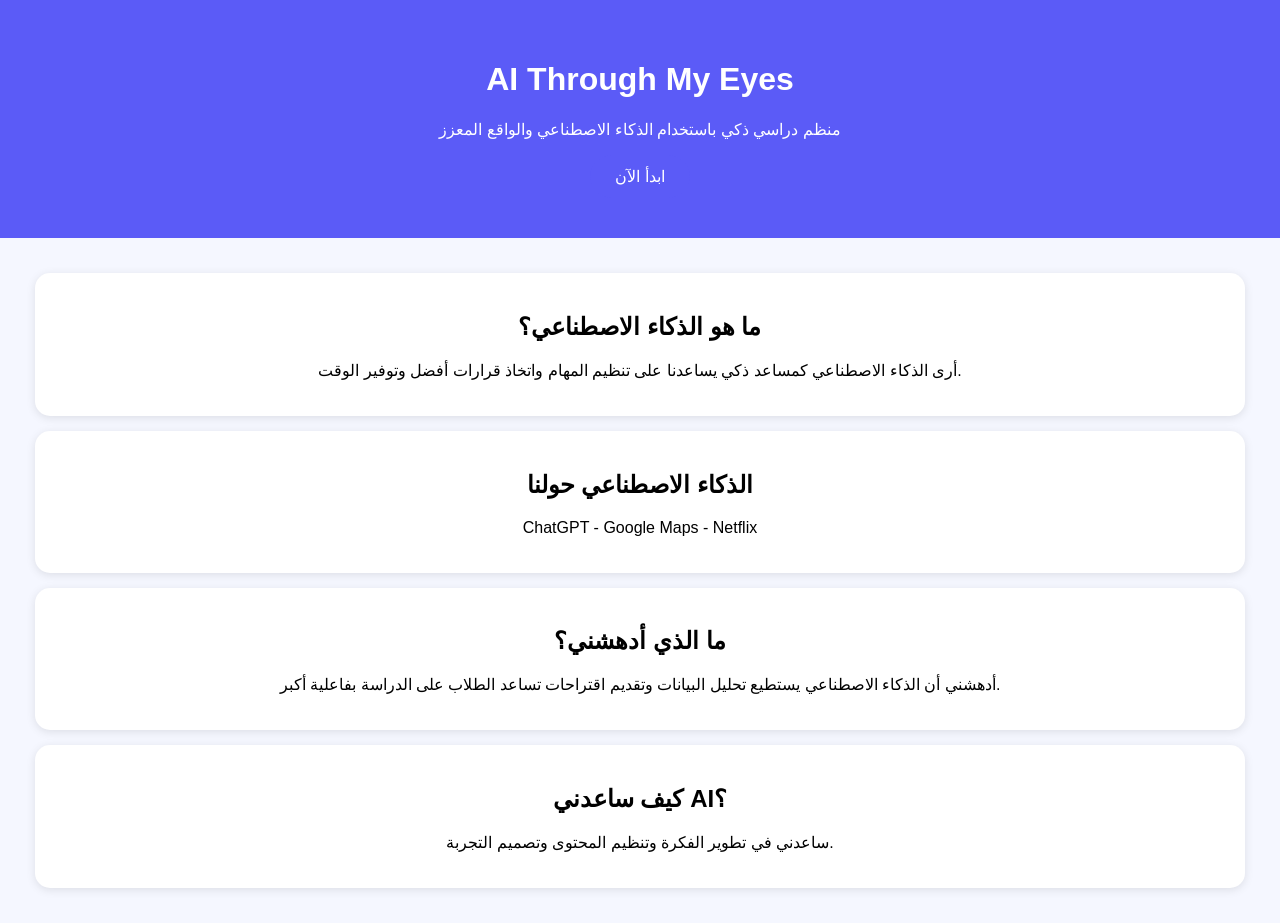
==== index.html @ e9724aa4 "Update index.html" ====
<!DOCTYPE html>
<html lang="ar">
<head>
<meta charset="UTF-8">
<meta name="viewport" content="width=device-width, initial-scale=1.0">

<title>AI Through My Eyes</title>

<style>
body{
font-family:Arial,sans-serif;
margin:0;
background:#f5f7ff;
text-align:center;
}

header{
background:#5b5bf7;
color:white;
padding:40px 20px;
}

img{
width:90%;
max-width:400px;
border-radius:20px;
margin:20px auto;
display:block;
}

section{
padding:20px;
}

.card{
background:white;
margin:15px;
padding:20px;
border-radius:15px;
box-shadow:0 2px 10px rgba(0,0,0,0.1);
}

button{
background:#5b5bf7;
color:white;
border:none;
padding:12px 25px;
border-radius:25px;
font-size:16px;
}
</style>

</head>

<body>

<header>
<h1>AI Through My Eyes</h1>
<p>منظم دراسي ذكي باستخدام الذكاء الاصطناعي والواقع المعزز</p>
<button>ابدأ الآن</button>
</header>

<section>

<div class="card">
<h2>ما هو الذكاء الاصطناعي؟</h2>
<p>
أرى الذكاء الاصطناعي كمساعد ذكي يساعدنا على تنظيم المهام
واتخاذ قرارات أفضل وتوفير الوقت.
</p>
</div>

<div class="card">
<h2>الذكاء الاصطناعي حولنا</h2>
<p>ChatGPT - Google Maps - Netflix</p>
</div>

<div class="card">
<h2>ما الذي أدهشني؟</h2>
<p>
أدهشني أن الذكاء الاصطناعي يستطيع تحليل البيانات
وتقديم اقتراحات تساعد الطلاب على الدراسة بفاعلية أكبر.
</p>
</div>

<div class="card">
<h2>كيف ساعدني AI؟</h2>
<p>
ساعدني في تطوير الفكرة وتنظيم المحتوى وتصميم التجربة.
</p>
</div>

</section>

</body>
</html>
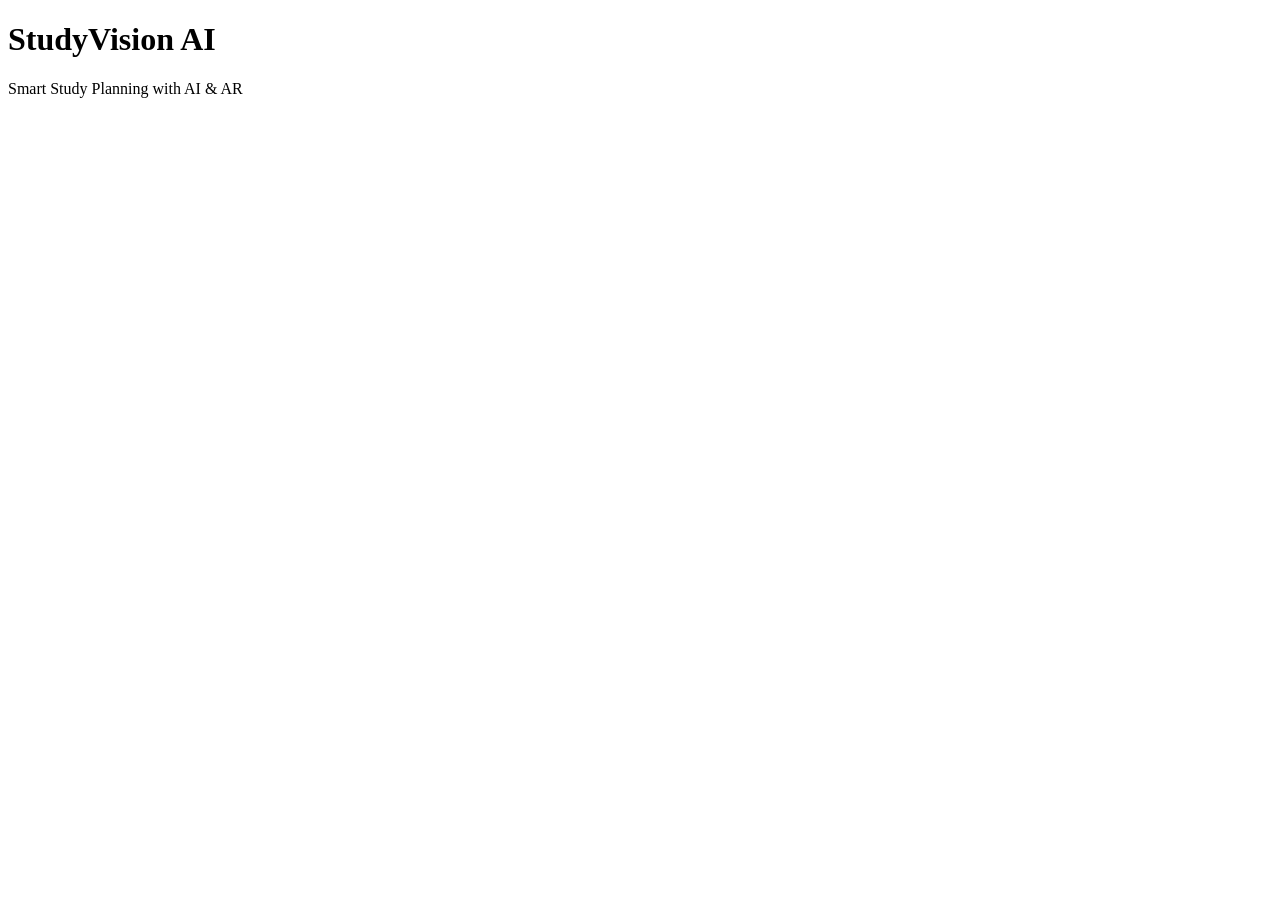
==== commit cd2bd821: "Update index.html" ====
--- a/index.html
+++ b/index.html
@@ -1,96 +1,15 @@
 <!DOCTYPE html>
-<html lang="ar">
+<html lang="en">
 <head>
-<meta charset="UTF-8">
-<meta name="viewport" content="width=device-width, initial-scale=1.0">
-
-<title>AI Through My Eyes</title>
-
-<style>
-body{
-font-family:Arial,sans-serif;
-margin:0;
-background:#f5f7ff;
-text-align:center;
-}
-
-header{
-background:#5b5bf7;
-color:white;
-padding:40px 20px;
-}
-
-img{
-width:90%;
-max-width:400px;
-border-radius:20px;
-margin:20px auto;
-display:block;
-}
-
-section{
-padding:20px;
-}
-
-.card{
-background:white;
-margin:15px;
-padding:20px;
-border-radius:15px;
-box-shadow:0 2px 10px rgba(0,0,0,0.1);
-}
-
-button{
-background:#5b5bf7;
-color:white;
-border:none;
-padding:12px 25px;
-border-radius:25px;
-font-size:16px;
-}
-</style>
-
+  <meta charset="UTF-8">
+  <meta name="viewport" content="width=device-width, initial-scale=1.0">
+  <title>StudyVision AI</title>
+  <link rel="stylesheet" href="style.css">
 </head>
-
 <body>
 
-<header>
-<h1>AI Through My Eyes</h1>
-<p>منظم دراسي ذكي باستخدام الذكاء الاصطناعي والواقع المعزز</p>
-<button>ابدأ الآن</button>
-</header>
-
-<section>
-
-<div class="card">
-<h2>ما هو الذكاء الاصطناعي؟</h2>
-<p>
-أرى الذكاء الاصطناعي كمساعد ذكي يساعدنا على تنظيم المهام
-واتخاذ قرارات أفضل وتوفير الوقت.
-</p>
-</div>
-
-<div class="card">
-<h2>الذكاء الاصطناعي حولنا</h2>
-<p>ChatGPT - Google Maps - Netflix</p>
-</div>
-
-<div class="card">
-<h2>ما الذي أدهشني؟</h2>
-<p>
-أدهشني أن الذكاء الاصطناعي يستطيع تحليل البيانات
-وتقديم اقتراحات تساعد الطلاب على الدراسة بفاعلية أكبر.
-</p>
-</div>
-
-<div class="card">
-<h2>كيف ساعدني AI؟</h2>
-<p>
-ساعدني في تطوير الفكرة وتنظيم المحتوى وتصميم التجربة.
-</p>
-</div>
-
-</section>
+  <h1>StudyVision AI</h1>
+  <p>Smart Study Planning with AI & AR</p>
 
 </body>
 </html>
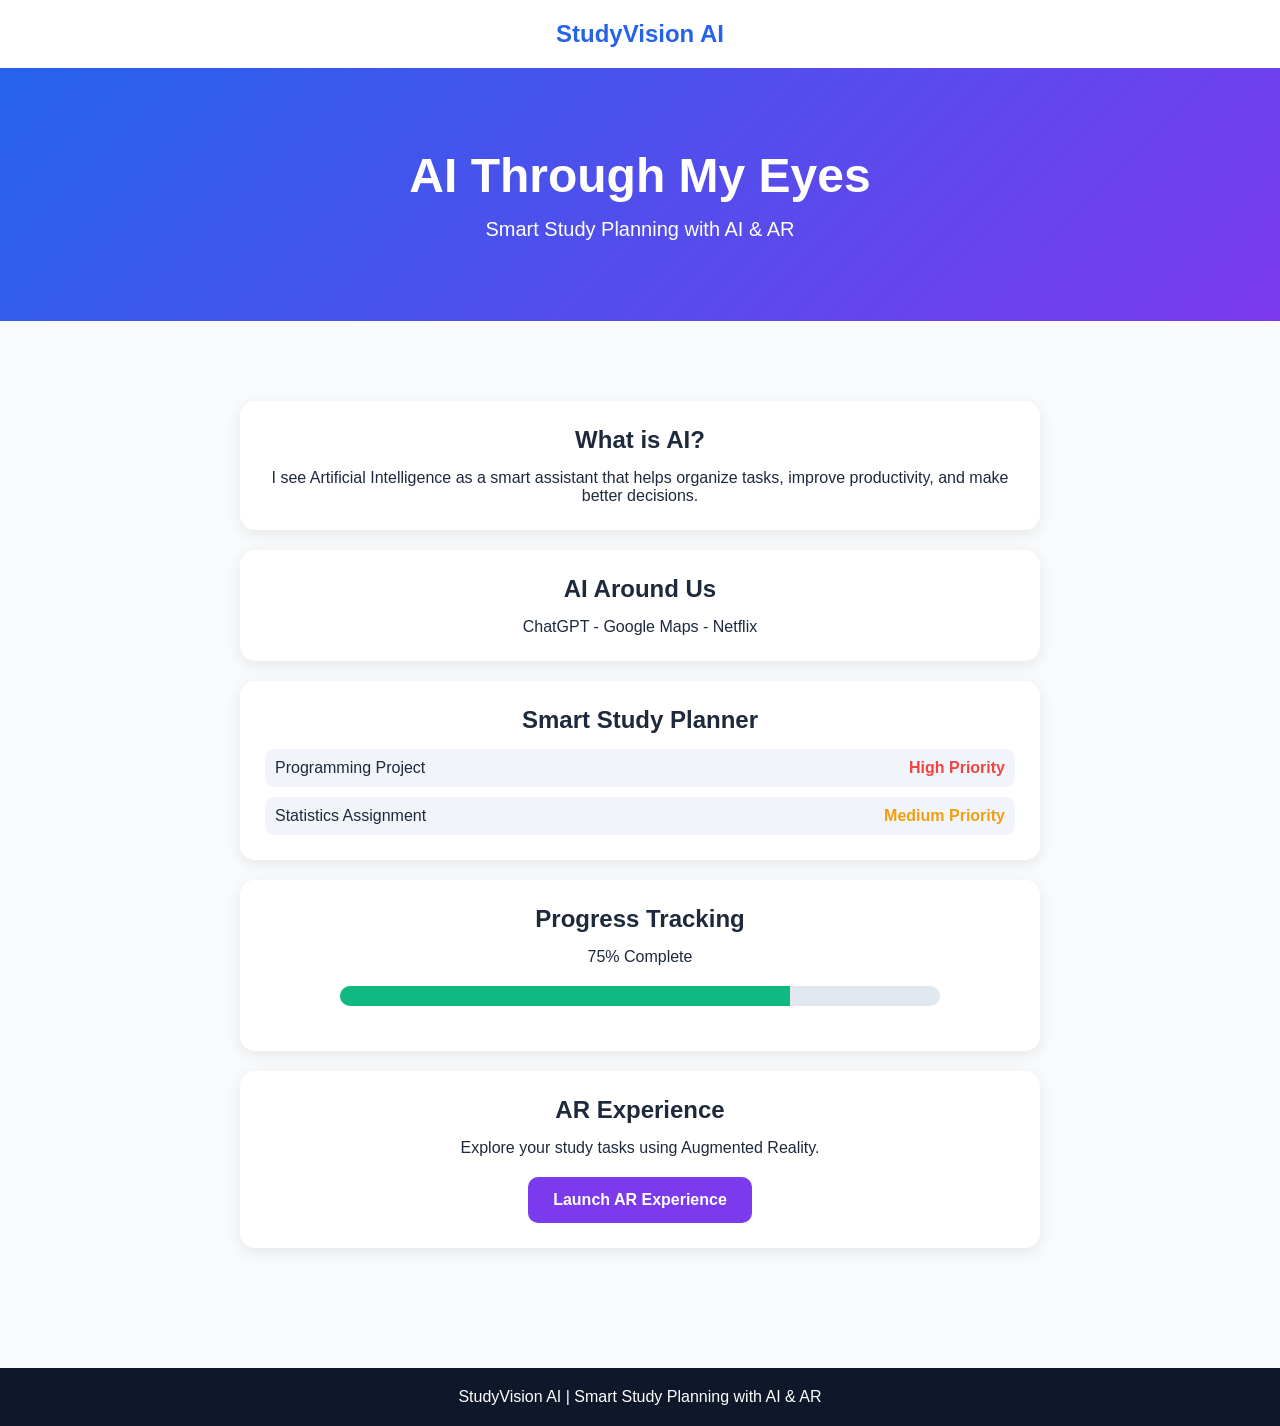
==== commit ad093bc0: "Update index.html" ====
--- a/index.html
+++ b/index.html
@@ -1,15 +1,196 @@
 <!DOCTYPE html>
 <html lang="en">
 <head>
-  <meta charset="UTF-8">
-  <meta name="viewport" content="width=device-width, initial-scale=1.0">
-  <title>StudyVision AI</title>
-  <link rel="stylesheet" href="style.css">
+<meta charset="UTF-8">
+<meta name="viewport" content="width=device-width, initial-scale=1.0">
+<title>StudyVision AI</title>
+
+<style>
+*{
+margin:0;
+padding:0;
+box-sizing:border-box;
+font-family:Arial,sans-serif;
+}
+
+body{
+background:#f8fafc;
+color:#1e293b;
+}
+
+nav{
+display:flex;
+justify-content:center;
+padding:20px;
+background:white;
+box-shadow:0 2px 10px rgba(0,0,0,.08);
+}
+
+.logo{
+font-size:24px;
+font-weight:bold;
+color:#2563eb;
+}
+
+.hero{
+text-align:center;
+padding:80px 20px;
+background:linear-gradient(135deg,#2563eb,#7c3aed);
+color:white;
+}
+
+.hero h1{
+font-size:48px;
+margin-bottom:15px;
+}
+
+.hero p{
+font-size:20px;
+}
+
+.section{
+padding:60px 20px;
+text-align:center;
+}
+
+.card{
+background:white;
+padding:25px;
+margin:20px auto;
+max-width:800px;
+border-radius:15px;
+box-shadow:0 4px 15px rgba(0,0,0,.08);
+}
+
+.card h2{
+margin-bottom:15px;
+}
+
+.task{
+display:flex;
+justify-content:space-between;
+padding:10px;
+margin-top:10px;
+background:#f1f5f9;
+border-radius:10px;
+}
+
+.high{
+color:#ef4444;
+font-weight:bold;
+}
+
+.medium{
+color:#f59e0b;
+font-weight:bold;
+}
+
+.progress{
+width:80%;
+height:20px;
+background:#e2e8f0;
+margin:20px auto;
+border-radius:20px;
+overflow:hidden;
+}
+
+.fill{
+width:75%;
+height:100%;
+background:#10b981;
+}
+
+.btn{
+display:inline-block;
+margin-top:20px;
+padding:14px 25px;
+background:#7c3aed;
+color:white;
+text-decoration:none;
+border-radius:10px;
+font-weight:bold;
+}
+
+footer{
+background:#0f172a;
+color:white;
+padding:20px;
+text-align:center;
+margin-top:40px;
+}
+</style>
 </head>
+
 <body>
 
-  <h1>StudyVision AI</h1>
-  <p>Smart Study Planning with AI & AR</p>
+<nav>
+<div class="logo">StudyVision AI</div>
+</nav>
+
+<section class="hero">
+<h1>AI Through My Eyes</h1>
+<p>Smart Study Planning with AI & AR</p>
+</section>
+
+<section class="section">
+
+<div class="card">
+<h2>What is AI?</h2>
+<p>
+I see Artificial Intelligence as a smart assistant that helps organize tasks,
+improve productivity, and make better decisions.
+</p>
+</div>
+
+<div class="card">
+<h2>AI Around Us</h2>
+<p>ChatGPT - Google Maps - Netflix</p>
+</div>
+
+<div class="card">
+<h2>Smart Study Planner</h2>
+
+<div class="task">
+<span>Programming Project</span>
+<span class="high">High Priority</span>
+</div>
+
+<div class="task">
+<span>Statistics Assignment</span>
+<span class="medium">Medium Priority</span>
+</div>
+
+</div>
+
+<div class="card">
+<h2>Progress Tracking</h2>
+
+<p>75% Complete</p>
+
+<div class="progress">
+<div class="fill"></div>
+</div>
+
+</div>
+
+<div class="card">
+<h2>AR Experience</h2>
+
+<p>
+Explore your study tasks using Augmented Reality.
+</p>
+
+<a href="ar.html" class="btn">
+Launch AR Experience
+</a>
+
+</div>
+
+</section>
+
+<footer>
+StudyVision AI | Smart Study Planning with AI & AR
+</footer>
 
 </body>
 </html>
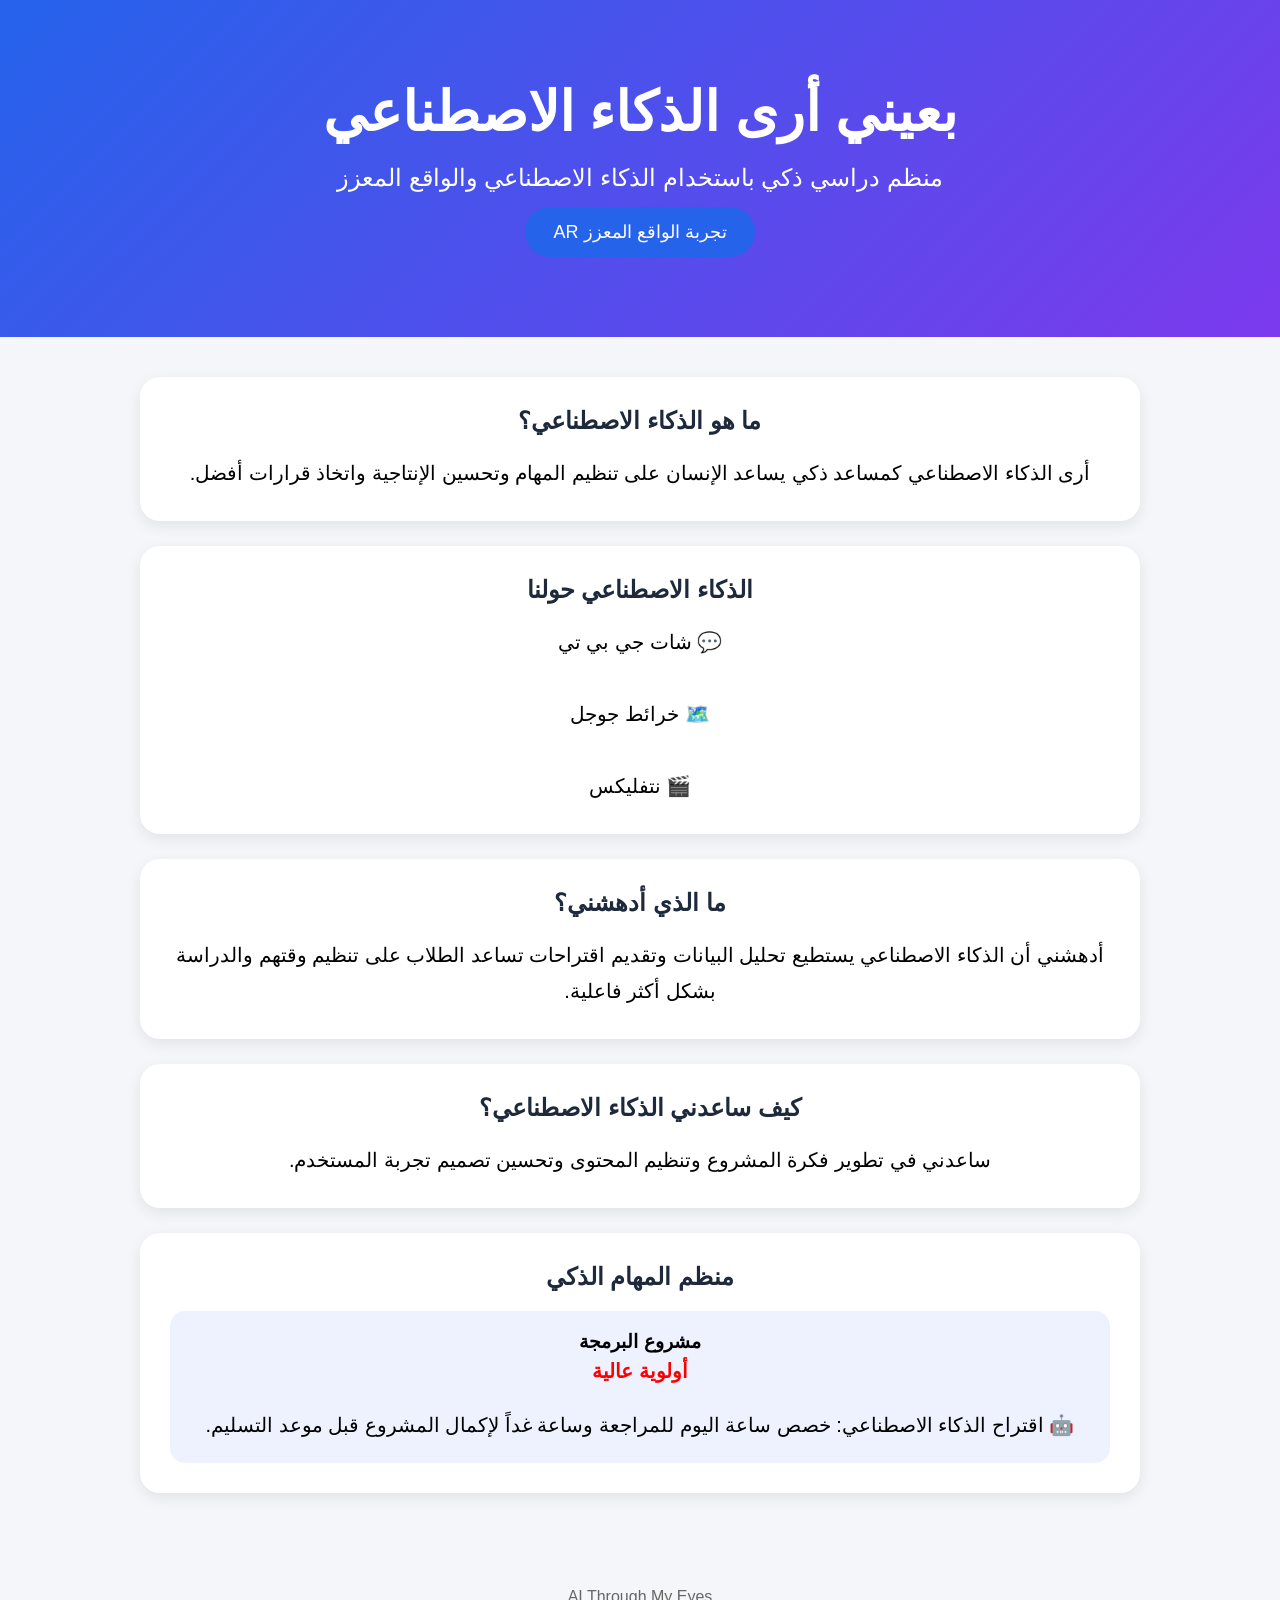
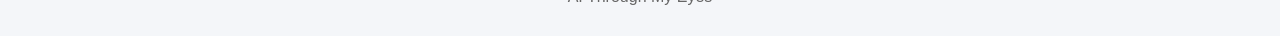
==== commit 81d75071: "Update index.html" ====
--- a/index.html
+++ b/index.html
@@ -1,9 +1,11 @@
 <!DOCTYPE html>
-<html lang="en">
+<html lang="ar" dir="rtl">
+
 <head>
 <meta charset="UTF-8">
 <meta name="viewport" content="width=device-width, initial-scale=1.0">
-<title>StudyVision AI</title>
+
+<title>بعيني أرى الذكاء الاصطناعي</title>
 
 <style>
 *{
@@ -14,183 +16,171 @@
 }
 
 body{
-background:#f8fafc;
-color:#1e293b;
+background:#f4f6f9;
 }
 
-nav{
-display:flex;
-justify-content:center;
-padding:20px;
-background:white;
-box-shadow:0 2px 10px rgba(0,0,0,.08);
+header{
+background:linear-gradient(135deg,#2563eb,#7c3aed);
+color:white;
+text-align:center;
+padding:80px 20px;
 }
 
-.logo{
-font-size:24px;
-font-weight:bold;
-color:#2563eb;
+header h1{
+font-size:55px;
+margin-bottom:20px;
 }
 
-.hero{
-text-align:center;
-padding:80px 20px;
-background:linear-gradient(135deg,#2563eb,#7c3aed);
-color:white;
+header p{
+font-size:24px;
 }
 
-.hero h1{
-font-size:48px;
-margin-bottom:15px;
-}
-
-.hero p{
-font-size:20px;
-}
-
-.section{
-padding:60px 20px;
-text-align:center;
+.container{
+width:90%;
+max-width:1000px;
+margin:auto;
+padding:40px 0;
 }
 
 .card{
 background:white;
-padding:25px;
-margin:20px auto;
-max-width:800px;
-border-radius:15px;
-box-shadow:0 4px 15px rgba(0,0,0,.08);
+padding:30px;
+border-radius:20px;
+margin-bottom:25px;
+box-shadow:0 5px 15px rgba(0,0,0,0.08);
+text-align:center;
 }
 
 .card h2{
-margin-bottom:15px;
+margin-bottom:20px;
+color:#1e293b;
+}
+
+.card p{
+font-size:20px;
+line-height:1.8;
 }
 
 .task{
-display:flex;
-justify-content:space-between;
-padding:10px;
-margin-top:10px;
-background:#f1f5f9;
-border-radius:10px;
+background:#eef2ff;
+padding:20px;
+border-radius:15px;
+margin-top:20px;
 }
 
-.high{
-color:#ef4444;
+.priority{
+color:red;
 font-weight:bold;
-}
-
-.medium{
-color:#f59e0b;
-font-weight:bold;
-}
-
-.progress{
-width:80%;
-height:20px;
-background:#e2e8f0;
-margin:20px auto;
-border-radius:20px;
-overflow:hidden;
-}
-
-.fill{
-width:75%;
-height:100%;
-background:#10b981;
+font-size:22px;
 }
 
 .btn{
 display:inline-block;
-margin-top:20px;
-padding:14px 25px;
-background:#7c3aed;
+background:#2563eb;
 color:white;
 text-decoration:none;
-border-radius:10px;
-font-weight:bold;
+padding:14px 28px;
+border-radius:30px;
+margin-top:15px;
+font-size:18px;
 }
 
 footer{
-background:#0f172a;
-color:white;
-padding:20px;
 text-align:center;
-margin-top:40px;
+padding:30px;
+color:#666;
 }
 </style>
+
 </head>
 
 <body>
 
-<nav>
-<div class="logo">StudyVision AI</div>
-</nav>
+<header>
+<h1>بعيني أرى الذكاء الاصطناعي</h1>
 
-<section class="hero">
-<h1>AI Through My Eyes</h1>
-<p>Smart Study Planning with AI & AR</p>
-</section>
+<p>
+منظم دراسي ذكي باستخدام الذكاء الاصطناعي والواقع المعزز
+</p>
 
-<section class="section">
+<a href="ar.html" class="btn">
+تجربة الواقع المعزز AR
+</a>
+
+</header>
+
+<div class="container">
 
 <div class="card">
-<h2>What is AI?</h2>
+<h2>ما هو الذكاء الاصطناعي؟</h2>
+
 <p>
-I see Artificial Intelligence as a smart assistant that helps organize tasks,
-improve productivity, and make better decisions.
+أرى الذكاء الاصطناعي كمساعد ذكي يساعد الإنسان على تنظيم المهام
+وتحسين الإنتاجية واتخاذ قرارات أفضل.
 </p>
 </div>
 
 <div class="card">
-<h2>AI Around Us</h2>
-<p>ChatGPT - Google Maps - Netflix</p>
+<h2>الذكاء الاصطناعي حولنا</h2>
+
+<p>
+💬 شات جي بي تي<br><br>
+🗺️ خرائط جوجل<br><br>
+🎬 نتفليكس
+</p>
+
 </div>
 
 <div class="card">
-<h2>Smart Study Planner</h2>
+
+<h2>ما الذي أدهشني؟</h2>
+
+<p>
+أدهشني أن الذكاء الاصطناعي يستطيع تحليل البيانات وتقديم اقتراحات
+تساعد الطلاب على تنظيم وقتهم والدراسة بشكل أكثر فاعلية.
+</p>
+
+</div>
+
+<div class="card">
+
+<h2>كيف ساعدني الذكاء الاصطناعي؟</h2>
+
+<p>
+ساعدني في تطوير فكرة المشروع وتنظيم المحتوى وتحسين تصميم تجربة المستخدم.
+</p>
+
+</div>
+
+<div class="card">
+
+<h2>منظم المهام الذكي</h2>
 
 <div class="task">
-<span>Programming Project</span>
-<span class="high">High Priority</span>
-</div>
 
-<div class="task">
-<span>Statistics Assignment</span>
-<span class="medium">Medium Priority</span>
+<h3>مشروع البرمجة</h3>
+
+<p class="priority">
+أولوية عالية
+</p>
+
+<br>
+
+<p>
+🤖 اقتراح الذكاء الاصطناعي:
+خصص ساعة اليوم للمراجعة وساعة غداً لإكمال المشروع قبل موعد التسليم.
+</p>
+
 </div>
 
 </div>
 
-<div class="card">
-<h2>Progress Tracking</h2>
-
-<p>75% Complete</p>
-
-<div class="progress">
-<div class="fill"></div>
 </div>
 
-</div>
-
-<div class="card">
-<h2>AR Experience</h2>
-
-<p>
-Explore your study tasks using Augmented Reality.
-</p>
-
-<a href="ar.html" class="btn">
-Launch AR Experience
-</a>
-
-</div>
-
-</section>
-
 <footer>
-StudyVision AI | Smart Study Planning with AI & AR
+AI Through My Eyes
 </footer>
 
 </body>
+
 </html>
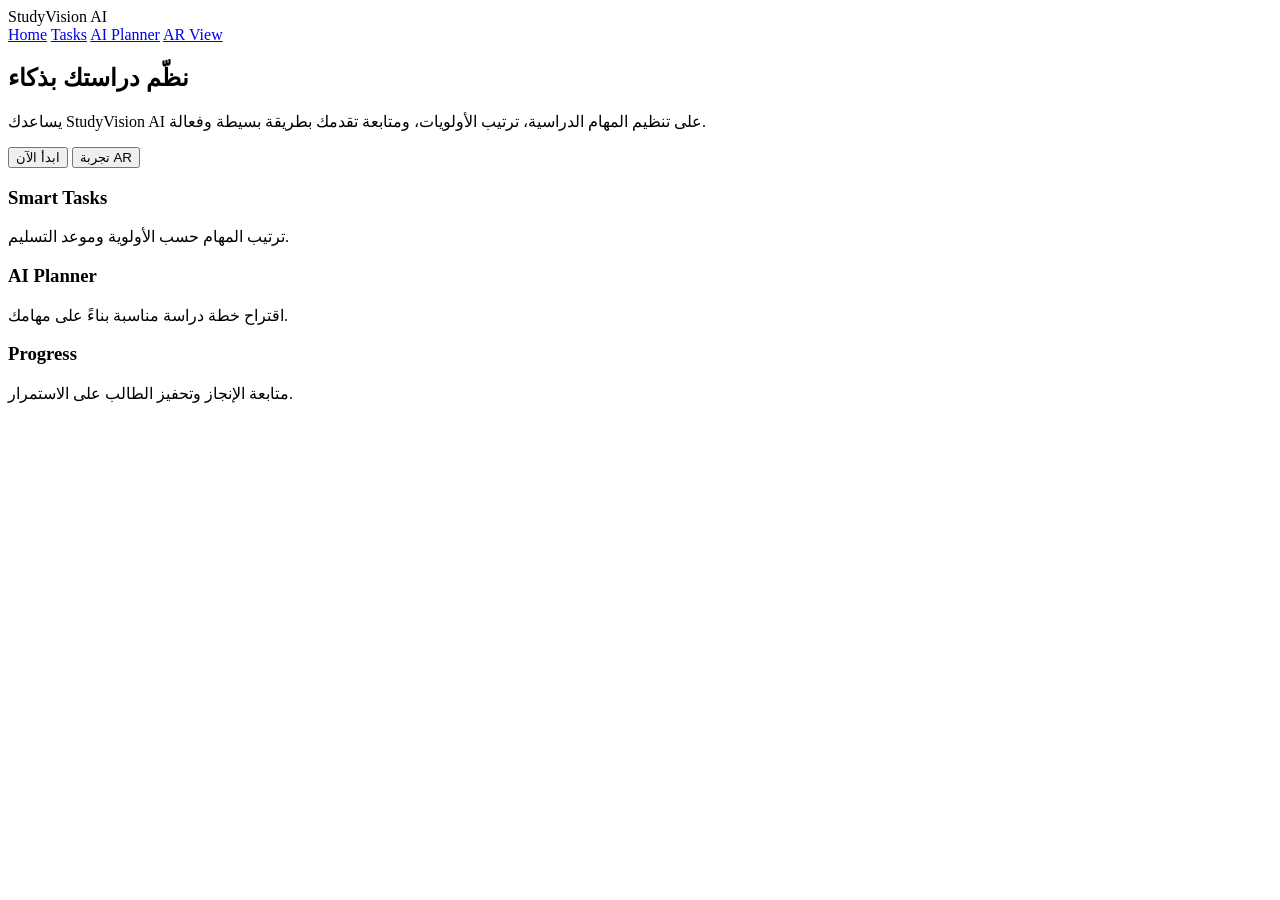
==== commit 983ecf70: "Update index.html" ====
--- a/index.html
+++ b/index.html
@@ -1,186 +1,65 @@
 <!DOCTYPE html>
-<html lang="ar" dir="rtl">
-
+<html lang="ar">
 <head>
 <meta charset="UTF-8">
 <meta name="viewport" content="width=device-width, initial-scale=1.0">
-
-<title>بعيني أرى الذكاء الاصطناعي</title>
-
-<style>
-*{
-margin:0;
-padding:0;
-box-sizing:border-box;
-font-family:Arial,sans-serif;
-}
-
-body{
-background:#f4f6f9;
-}
-
-header{
-background:linear-gradient(135deg,#2563eb,#7c3aed);
-color:white;
-text-align:center;
-padding:80px 20px;
-}
-
-header h1{
-font-size:55px;
-margin-bottom:20px;
-}
-
-header p{
-font-size:24px;
-}
-
-.container{
-width:90%;
-max-width:1000px;
-margin:auto;
-padding:40px 0;
-}
-
-.card{
-background:white;
-padding:30px;
-border-radius:20px;
-margin-bottom:25px;
-box-shadow:0 5px 15px rgba(0,0,0,0.08);
-text-align:center;
-}
-
-.card h2{
-margin-bottom:20px;
-color:#1e293b;
-}
-
-.card p{
-font-size:20px;
-line-height:1.8;
-}
-
-.task{
-background:#eef2ff;
-padding:20px;
-border-radius:15px;
-margin-top:20px;
-}
-
-.priority{
-color:red;
-font-weight:bold;
-font-size:22px;
-}
-
-.btn{
-display:inline-block;
-background:#2563eb;
-color:white;
-text-decoration:none;
-padding:14px 28px;
-border-radius:30px;
-margin-top:15px;
-font-size:18px;
-}
-
-footer{
-text-align:center;
-padding:30px;
-color:#666;
-}
-</style>
-
+<title>StudyVision AI</title>
+<link rel="stylesheet" href="style.css">
 </head>
 
 <body>
 
-<header>
-<h1>بعيني أرى الذكاء الاصطناعي</h1>
+<nav>
+  <div class="logo">StudyVision AI</div>
 
-<p>
-منظم دراسي ذكي باستخدام الذكاء الاصطناعي والواقع المعزز
-</p>
+  <div class="menu">
+    <a href="#">Home</a>
+    <a href="#">Tasks</a>
+    <a href="#">AI Planner</a>
+    <a href="#">AR View</a>
+  </div>
+</nav>
 
-<a href="ar.html" class="btn">
-تجربة الواقع المعزز AR
-</a>
+<section class="hero">
 
-</header>
+  <h1>نظّم دراستك بذكاء</h1>
 
-<div class="container">
+  <p>
+    يساعدك StudyVision AI على تنظيم المهام الدراسية،
+    ترتيب الأولويات، ومتابعة تقدمك بطريقة بسيطة وفعالة.
+  </p>
 
-<div class="card">
-<h2>ما هو الذكاء الاصطناعي؟</h2>
+  <div class="buttons">
+    <button class="primary">ابدأ الآن</button>
+    <button class="secondary">تجربة AR</button>
+  </div>
 
-<p>
-أرى الذكاء الاصطناعي كمساعد ذكي يساعد الإنسان على تنظيم المهام
-وتحسين الإنتاجية واتخاذ قرارات أفضل.
-</p>
-</div>
+</section>
 
-<div class="card">
-<h2>الذكاء الاصطناعي حولنا</h2>
+<section class="features">
 
-<p>
-💬 شات جي بي تي<br><br>
-🗺️ خرائط جوجل<br><br>
-🎬 نتفليكس
-</p>
+  <div class="card">
+    <h3>Smart Tasks</h3>
+    <p>
+      ترتيب المهام حسب الأولوية وموعد التسليم.
+    </p>
+  </div>
 
-</div>
+  <div class="card">
+    <h3>AI Planner</h3>
+    <p>
+      اقتراح خطة دراسة مناسبة بناءً على مهامك.
+    </p>
+  </div>
 
-<div class="card">
+  <div class="card">
+    <h3>Progress</h3>
+    <p>
+      متابعة الإنجاز وتحفيز الطالب على الاستمرار.
+    </p>
+  </div>
 
-<h2>ما الذي أدهشني؟</h2>
-
-<p>
-أدهشني أن الذكاء الاصطناعي يستطيع تحليل البيانات وتقديم اقتراحات
-تساعد الطلاب على تنظيم وقتهم والدراسة بشكل أكثر فاعلية.
-</p>
-
-</div>
-
-<div class="card">
-
-<h2>كيف ساعدني الذكاء الاصطناعي؟</h2>
-
-<p>
-ساعدني في تطوير فكرة المشروع وتنظيم المحتوى وتحسين تصميم تجربة المستخدم.
-</p>
-
-</div>
-
-<div class="card">
-
-<h2>منظم المهام الذكي</h2>
-
-<div class="task">
-
-<h3>مشروع البرمجة</h3>
-
-<p class="priority">
-أولوية عالية
-</p>
-
-<br>
-
-<p>
-🤖 اقتراح الذكاء الاصطناعي:
-خصص ساعة اليوم للمراجعة وساعة غداً لإكمال المشروع قبل موعد التسليم.
-</p>
-
-</div>
-
-</div>
-
-</div>
-
-<footer>
-AI Through My Eyes
-</footer>
+</section>
 
 </body>
-
 </html>
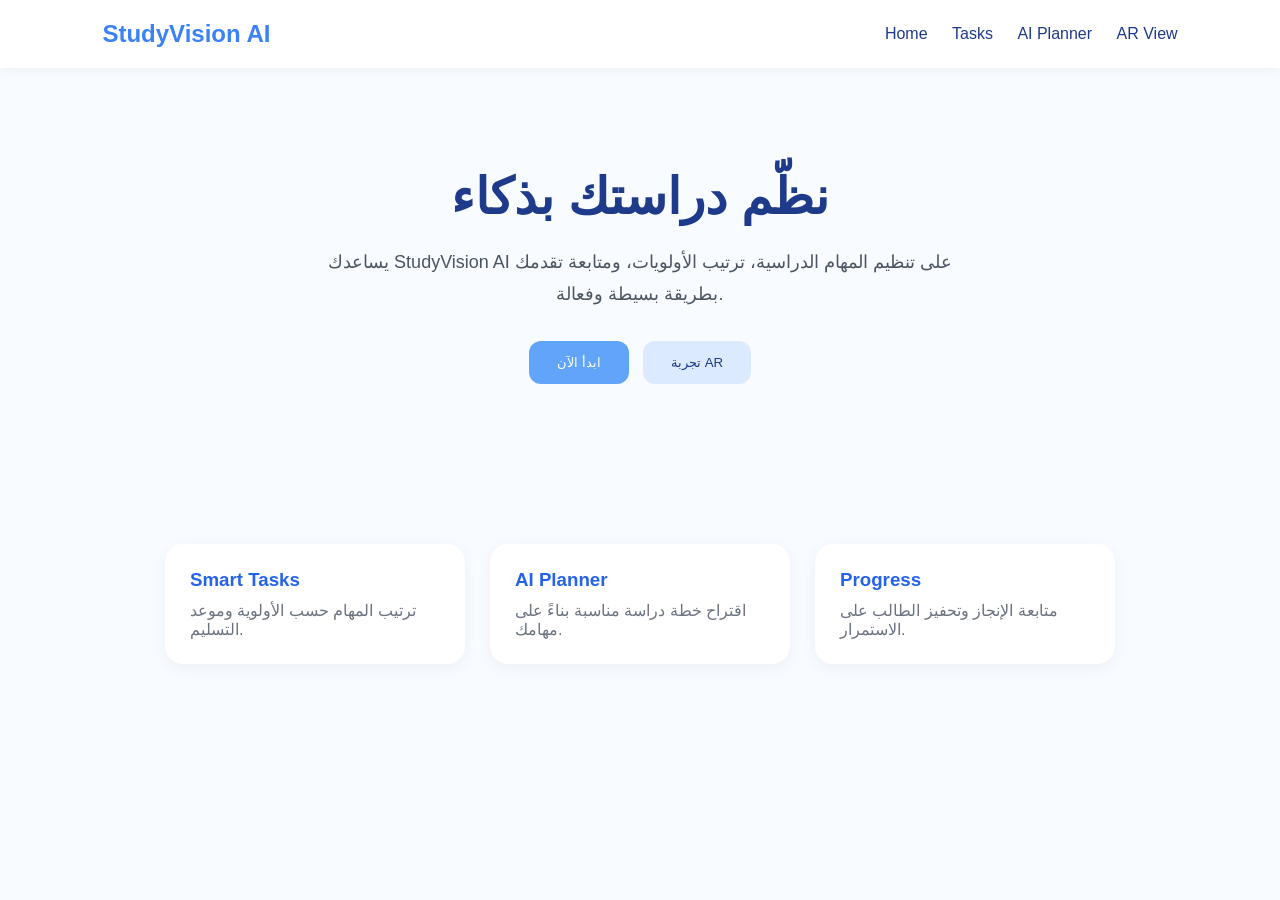
==== commit 1d9b6f5a: "Update index.html" ====
--- a/index.html
+++ b/index.html
@@ -4,7 +4,7 @@
 <meta charset="UTF-8">
 <meta name="viewport" content="width=device-width, initial-scale=1.0">
 <title>StudyVision AI</title>
-<link rel="stylesheet" href="style.css">
+<link rel="stylesheet" href="Style.CSS">
 </head>
 
 <body>
--- a/Style.CSS
+++ b/Style.CSS
@@ -0,0 +1,99 @@
+*{
+    margin:0;
+    padding:0;
+    box-sizing:border-box;
+    font-family:Arial, sans-serif;
+}
+
+body{
+    background:#F8FBFF;
+}
+
+nav{
+    display:flex;
+    justify-content:space-between;
+    align-items:center;
+    padding:20px 8%;
+    background:white;
+    box-shadow:0 2px 10px rgba(0,0,0,0.05);
+}
+
+.logo{
+    font-size:24px;
+    font-weight:bold;
+    color:#3B82F6;
+}
+
+.menu a{
+    text-decoration:none;
+    margin-left:20px;
+    color:#1E3A8A;
+    font-weight:500;
+}
+
+.hero{
+    text-align:center;
+    padding:100px 20px;
+}
+
+.hero h1{
+    font-size:50px;
+    color:#1E3A8A;
+    margin-bottom:20px;
+}
+
+.hero p{
+    max-width:650px;
+    margin:auto;
+    color:#4B5563;
+    font-size:18px;
+    line-height:1.8;
+}
+
+.buttons{
+    margin-top:30px;
+}
+
+.primary{
+    background:#60A5FA;
+    color:white;
+    border:none;
+    padding:14px 28px;
+    border-radius:12px;
+    cursor:pointer;
+    margin-right:10px;
+}
+
+.secondary{
+    background:#DBEAFE;
+    color:#1E3A8A;
+    border:none;
+    padding:14px 28px;
+    border-radius:12px;
+    cursor:pointer;
+}
+
+.features{
+    display:flex;
+    justify-content:center;
+    gap:25px;
+    flex-wrap:wrap;
+    padding:60px 20px;
+}
+
+.card{
+    background:white;
+    width:300px;
+    padding:25px;
+    border-radius:18px;
+    box-shadow:0 4px 15px rgba(0,0,0,0.05);
+}
+
+.card h3{
+    color:#2563EB;
+    margin-bottom:10px;
+}
+
+.card p{
+    color:#6B7280;
+}
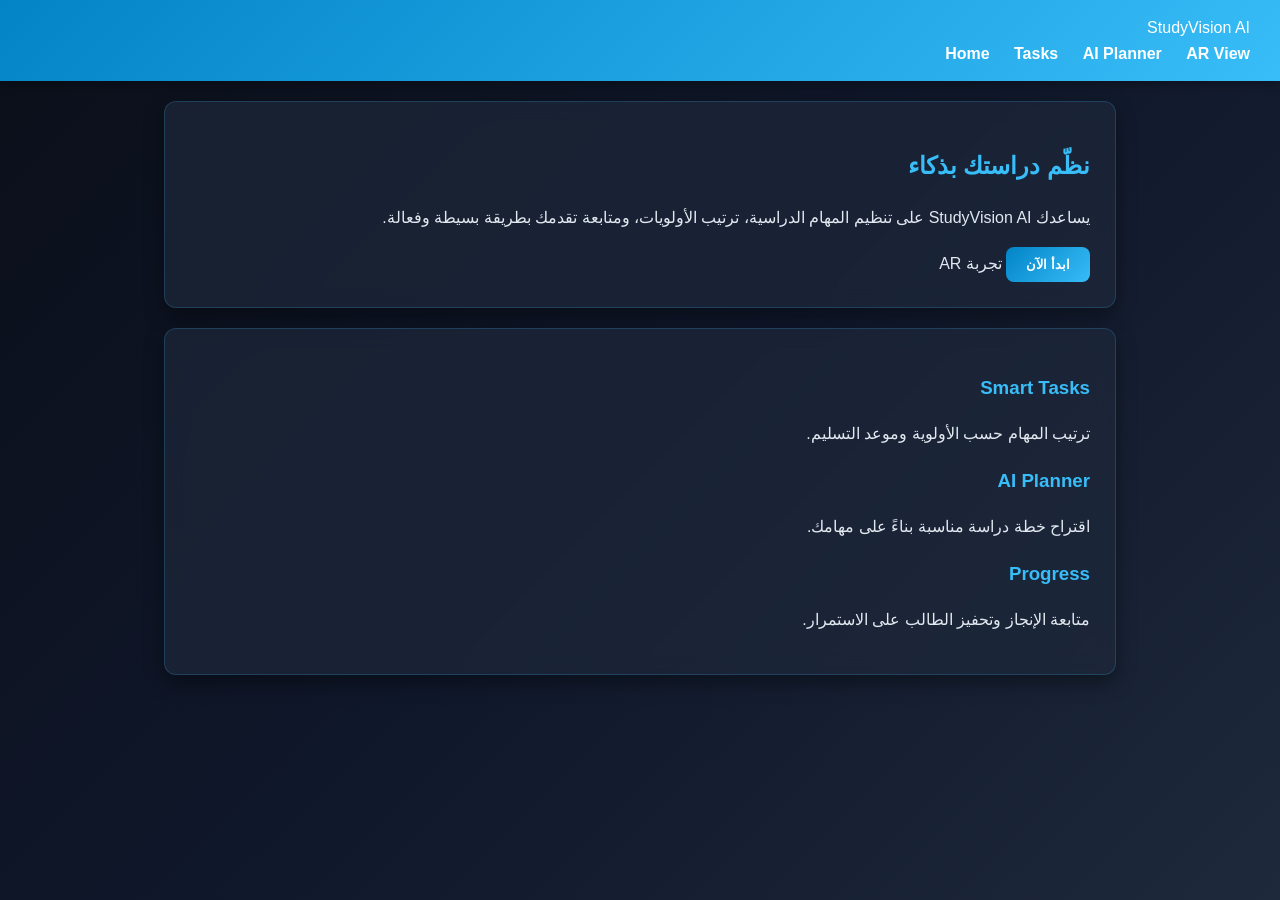
==== commit 655f8afa: "Update index.html" ====
--- a/index.html
+++ b/index.html
@@ -31,7 +31,10 @@
 
   <div class="buttons">
     <button class="primary">ابدأ الآن</button>
-    <button class="secondary">تجربة AR</button>
+    <butto
+  <button class="secondary" onclick="location.href='ar.html'">
+تجربة AR
+</button>
   </div>
 
 </section>
--- a/Style.CSS
+++ b/Style.CSS
@@ -1,99 +1,65 @@
-*{
-    margin:0;
-    padding:0;
-    box-sizing:border-box;
-    font-family:Arial, sans-serif;
+/* خلفية داكنة مموجة وأنيقة مريحة للعين */
+body {
+    font-family: 'Segoe UI', Tahoma, Geneva, Verdana, sans-serif;
+    background: linear-gradient(135deg, #0b0f19, #0f172a, #1e293b); /* تدرج أسود إلى أزرق داكن مموج */
+    background-attachment: fixed;
+    color: #e2e8f0; /* نص أبيض هادئ وواضح */
+    margin: 0;
+    padding: 0;
+    direction: rtl;
+    line-height: 1.6;
 }
 
-body{
-    background:#F8FBFF;
+/* شريط التنقل العلوي بتدرج أزرق مموج وواضح */
+nav, header {
+    background: linear-gradient(135deg, #0284c7, #38bdf8); /* أزرق فاتح متدرج مميز */
+    color: #ffffff;
+    padding: 15px 30px;
+    box-shadow: 0 4px 10px rgba(0, 0, 0, 0.3);
 }
 
-nav{
-    display:flex;
-    justify-content:space-between;
-    align-items:center;
-    padding:20px 8%;
-    background:white;
-    box-shadow:0 2px 10px rgba(0,0,0,0.05);
+nav a, header a {
+    color: #ffffff;
+    text-decoration: none;
+    margin-left: 20px;
+    font-weight: 600;
+    transition: opacity 0.2s;
 }
 
-.logo{
-    font-size:24px;
-    font-weight:bold;
-    color:#3B82F6;
+nav a:hover, header a:hover {
+    opacity: 0.8;
 }
 
-.menu a{
-    text-decoration:none;
-    margin-left:20px;
-    color:#1E3A8A;
-    font-weight:500;
+/* العناوين بلون أزرق فاتح وبارز على الخلفية الداكنة */
+h1, h2, h3 {
+    color: #38bdf8; 
 }
 
-.hero{
-    text-align:center;
-    padding:100px 20px;
+/* الأقسام بحاويات داكنة وشفافة قليلاً مع ظل أزرق خفيف */
+section, .container {
+    background: rgba(30, 41, 59, 0.7); /* خلفية داكنة شبه شفافة */
+    backdrop-filter: blur(10px);
+    border: 1px solid rgba(56, 189, 248, 0.2); /* إطار أزرق خفيف ومرتب */
+    margin: 20px auto;
+    padding: 25px;
+    border-radius: 12px;
+    max-width: 900px;
+    box-shadow: 0 8px 20px rgba(0, 0, 0, 0.4);
 }
 
-.hero h1{
-    font-size:50px;
-    color:#1E3A8A;
-    margin-bottom:20px;
+/* تصميم الأزرار */
+button, .btn {
+    background: linear-gradient(135deg, #0284c7, #38bdf8);
+    color: white;
+    border: none;
+    padding: 10px 20px;
+    border-radius: 8px;
+    font-weight: bold;
+    cursor: pointer;
+    transition: transform 0.2s, opacity 0.2s;
 }
 
-.hero p{
-    max-width:650px;
-    margin:auto;
-    color:#4B5563;
-    font-size:18px;
-    line-height:1.8;
+button:hover, .btn:hover {
+    opacity: 0.9;
+    transform: translateY(-2px);
 }
-
-.buttons{
-    margin-top:30px;
-}
-
-.primary{
-    background:#60A5FA;
-    color:white;
-    border:none;
-    padding:14px 28px;
-    border-radius:12px;
-    cursor:pointer;
-    margin-right:10px;
-}
-
-.secondary{
-    background:#DBEAFE;
-    color:#1E3A8A;
-    border:none;
-    padding:14px 28px;
-    border-radius:12px;
-    cursor:pointer;
-}
-
-.features{
-    display:flex;
-    justify-content:center;
-    gap:25px;
-    flex-wrap:wrap;
-    padding:60px 20px;
-}
-
-.card{
-    background:white;
-    width:300px;
-    padding:25px;
-    border-radius:18px;
-    box-shadow:0 4px 15px rgba(0,0,0,0.05);
-}
-
-.card h3{
-    color:#2563EB;
-    margin-bottom:10px;
-}
-
-.card p{
-    color:#6B7280;
-}
